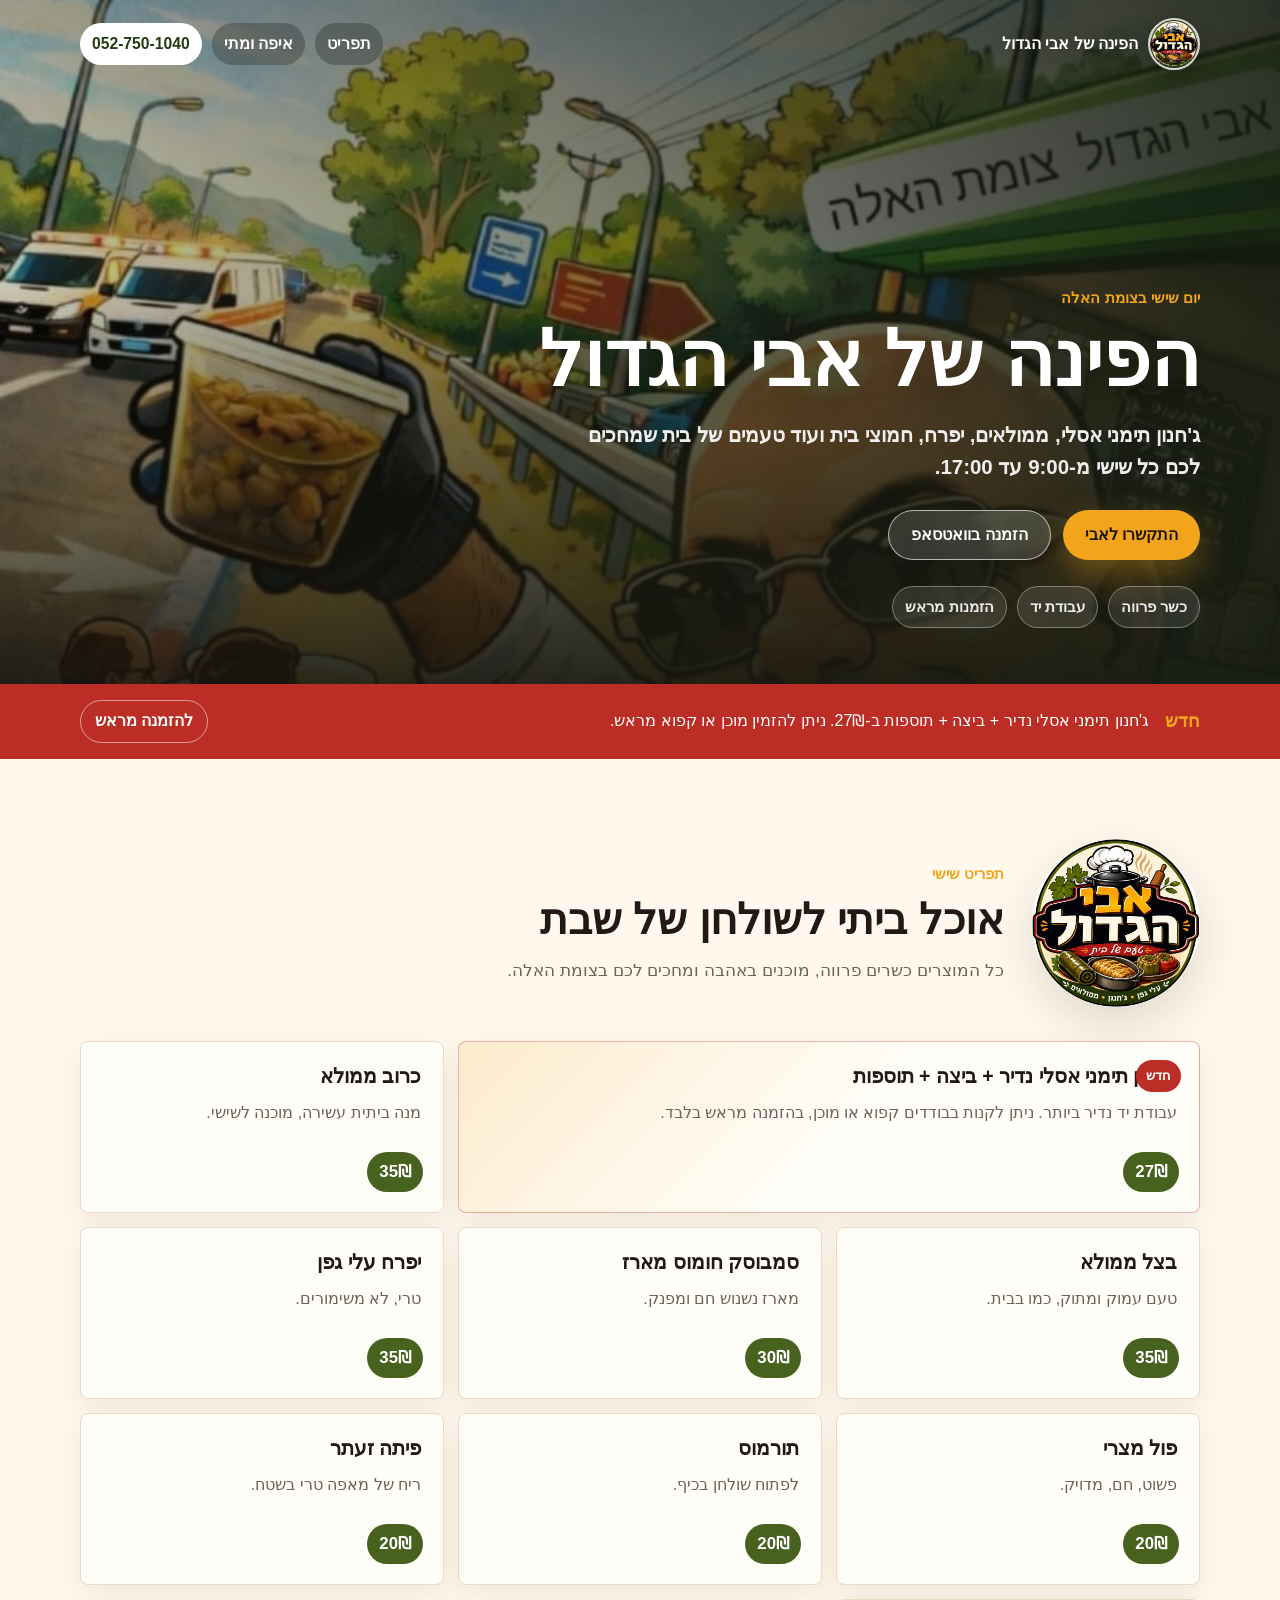
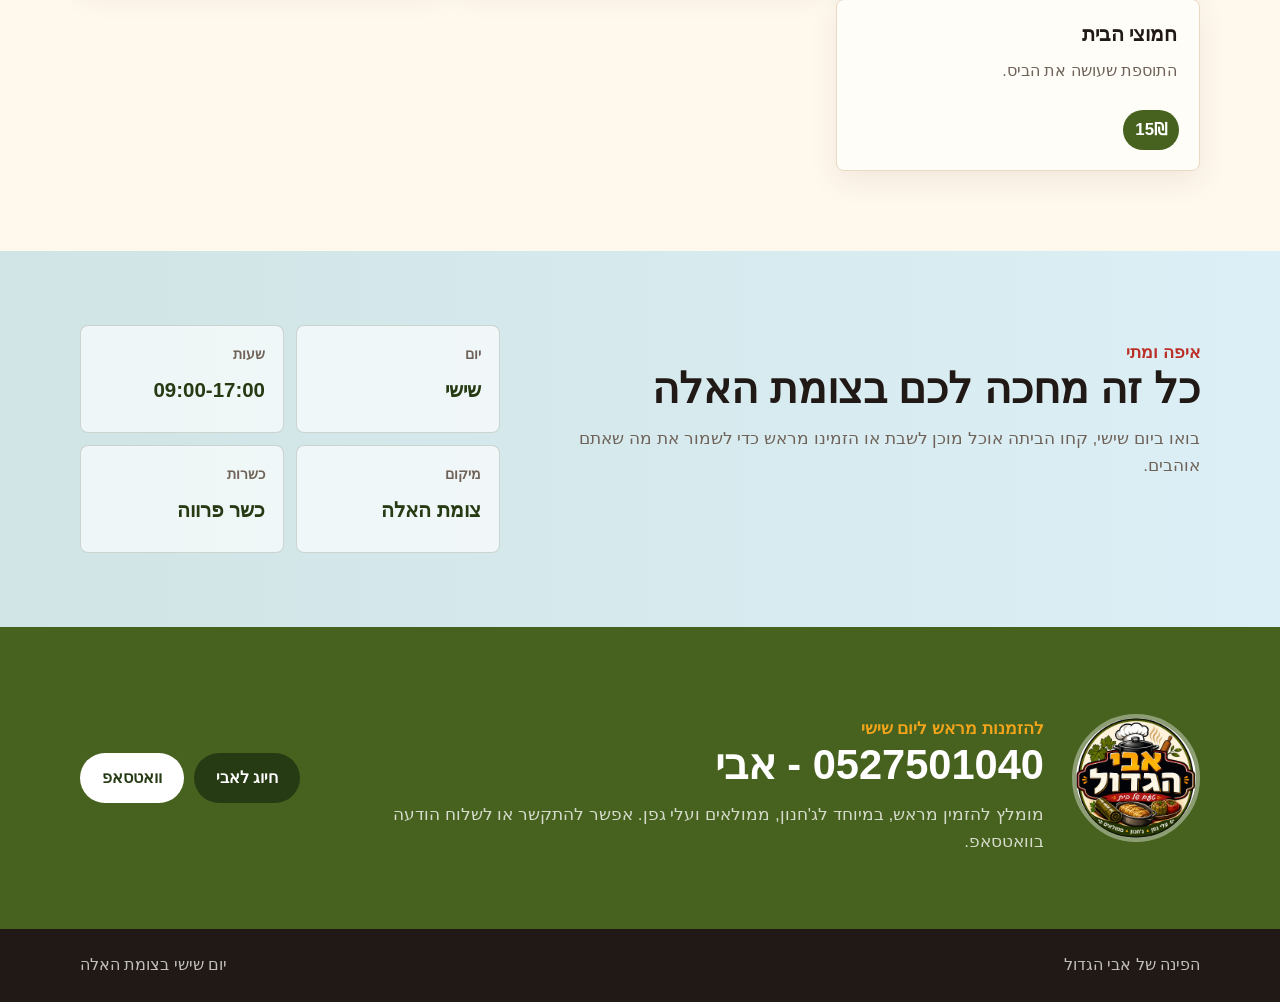
==== index.html @ a7cc1b0d "Deploy BigAvi public site" ====
<!doctype html>
<html lang="he" dir="rtl">
  <head>
    <meta charset="utf-8" />
    <meta name="viewport" content="width=device-width, initial-scale=1" />
    <title>הפינה של אבי הגדול | יום שישי בצומת האלה</title>
    <meta
      name="description"
      content="הפינה של אבי הגדול בצומת האלה: ג'חנון תימני, ממולאים, יפרח, פול, תורמוס וחמוצי בית בכל יום שישי מ-9:00 עד 17:00."
    />
    <meta property="og:title" content="הפינה של אבי הגדול" />
    <meta
      property="og:description"
      content="אוכל ביתי כשר פרווה, כל שישי בצומת האלה. להזמנות מראש: 0527501040 - אבי."
    />
    <meta property="og:type" content="website" />
    <meta property="og:image" content="assets/avi-market.jpeg" />
    <link rel="icon" href="assets/avi-logo.jpeg" />
    <link rel="preload" as="image" href="assets/avi-market.jpeg" />
    <link rel="stylesheet" href="styles.css" />
  </head>
  <body>
    <header class="site-header" aria-label="ניווט ראשי">
      <div class="container site-header__inner">
        <a class="brand" href="#top" aria-label="הפינה של אבי הגדול">
          <img src="assets/avi-logo.jpeg" alt="" />
          <span>הפינה של אבי הגדול</span>
        </a>
        <nav class="primary-nav" aria-label="קישורים בדף">
          <a href="#menu">תפריט</a>
          <a href="#visit">איפה ומתי</a>
          <a class="nav-call" href="tel:0527501040">052-750-1040</a>
        </nav>
      </div>
    </header>

    <main id="top">
      <section class="hero" aria-labelledby="hero-title">
        <img
          class="hero__photo"
          src="assets/avi-market.jpeg"
          alt="אבי הגדול בדוכן אוכל ביתי בצומת האלה"
        />
        <div class="hero__overlay" aria-hidden="true"></div>
        <div class="container hero__content">
          <p class="eyebrow">יום שישי בצומת האלה</p>
          <h1 id="hero-title">הפינה של אבי הגדול</h1>
          <p class="hero__lead">
            ג'חנון תימני אסלי, ממולאים, יפרח, חמוצי בית ועוד טעמים של בית
            שמחכים לכם כל שישי מ-9:00 עד 17:00.
          </p>
          <div class="hero__actions" aria-label="הזמנות">
            <a class="button button--primary" href="tel:0527501040">התקשרו לאבי</a>
            <a
              class="button button--secondary"
              href="https://wa.me/972527501040"
              rel="noopener"
            >
              הזמנה בוואטסאפ
            </a>
          </div>
          <div class="hero__facts" aria-label="פרטים עיקריים">
            <span>כשר פרווה</span>
            <span>עבודת יד</span>
            <span>הזמנות מראש</span>
          </div>
        </div>
      </section>

      <section class="announcement" aria-label="חדש בתפריט">
        <div class="container announcement__inner">
          <strong>חדש</strong>
          <span>
            ג'חנון תימני אסלי נדיר + ביצה + תוספות ב-27₪. ניתן להזמין מוכן או
            קפוא מראש.
          </span>
          <a href="#order">להזמנה מראש</a>
        </div>
      </section>

      <section class="menu-section" id="menu" aria-labelledby="menu-title">
        <div class="container">
          <div class="menu-showcase">
            <img src="assets/avi-logo.jpeg" alt="לוגו הפינה של אבי הגדול" />
            <div>
              <p class="eyebrow">תפריט שישי</p>
              <h2 id="menu-title">אוכל ביתי לשולחן של שבת</h2>
              <p>
                כל המוצרים כשרים פרווה, מוכנים באהבה ומחכים לכם בצומת האלה.
              </p>
            </div>
          </div>

          <div class="menu-grid" aria-label="תפריט ומחירים">
            <article class="menu-item menu-item--featured">
              <span class="tag">חדש</span>
              <h3>ג'חנון תימני אסלי נדיר + ביצה + תוספות</h3>
              <p>
                עבודת יד נדיר ביותר. ניתן לקנות בבודדים קפוא או מוכן, בהזמנה
                מראש בלבד.
              </p>
              <strong>27₪</strong>
            </article>

            <article class="menu-item">
              <h3>כרוב ממולא</h3>
              <p>מנה ביתית עשירה, מוכנה לשישי.</p>
              <strong>35₪</strong>
            </article>

            <article class="menu-item">
              <h3>בצל ממולא</h3>
              <p>טעם עמוק ומתוק, כמו בבית.</p>
              <strong>35₪</strong>
            </article>

            <article class="menu-item">
              <h3>סמבוסק חומוס מארז</h3>
              <p>מארז נשנוש חם ומפנק.</p>
              <strong>30₪</strong>
            </article>

            <article class="menu-item">
              <h3>יפרח עלי גפן</h3>
              <p>טרי, לא משימורים.</p>
              <strong>35₪</strong>
            </article>

            <article class="menu-item">
              <h3>פול מצרי</h3>
              <p>פשוט, חם, מדויק.</p>
              <strong>20₪</strong>
            </article>

            <article class="menu-item">
              <h3>תורמוס</h3>
              <p>לפתוח שולחן בכיף.</p>
              <strong>20₪</strong>
            </article>

            <article class="menu-item">
              <h3>פיתה זעתר</h3>
              <p>ריח של מאפה טרי בשטח.</p>
              <strong>20₪</strong>
            </article>

            <article class="menu-item">
              <h3>חמוצי הבית</h3>
              <p>התוספת שעושה את הביס.</p>
              <strong>15₪</strong>
            </article>
          </div>
        </div>
      </section>

      <section class="visit-section" id="visit" aria-labelledby="visit-title">
        <div class="container visit-grid">
          <div>
            <p class="eyebrow">איפה ומתי</p>
            <h2 id="visit-title">כל זה מחכה לכם בצומת האלה</h2>
            <p>
              בואו ביום שישי, קחו הביתה אוכל מוכן לשבת או הזמינו מראש כדי
              לשמור את מה שאתם אוהבים.
            </p>
          </div>
          <dl class="visit-details">
            <div>
              <dt>יום</dt>
              <dd>שישי</dd>
            </div>
            <div>
              <dt>שעות</dt>
              <dd>09:00-17:00</dd>
            </div>
            <div>
              <dt>מיקום</dt>
              <dd>צומת האלה</dd>
            </div>
            <div>
              <dt>כשרות</dt>
              <dd>כשר פרווה</dd>
            </div>
          </dl>
        </div>
      </section>

      <section class="order-section" id="order" aria-labelledby="order-title">
        <div class="container order-layout">
          <img src="assets/avi-logo.jpeg" alt="" />
          <div>
            <p class="eyebrow">להזמנות מראש ליום שישי</p>
            <h2 id="order-title">0527501040 - אבי</h2>
            <p>
              מומלץ להזמין מראש, במיוחד לג'חנון, ממולאים ועלי גפן. אפשר
              להתקשר או לשלוח הודעה בוואטסאפ.
            </p>
          </div>
          <div class="order-actions">
            <a class="button button--dark" href="tel:0527501040">חיוג לאבי</a>
            <a
              class="button button--light"
              href="https://wa.me/972527501040"
              rel="noopener"
            >
              וואטסאפ
            </a>
          </div>
        </div>
      </section>
    </main>

    <footer class="site-footer">
      <div class="container">
        <span>הפינה של אבי הגדול</span>
        <span>יום שישי בצומת האלה</span>
      </div>
    </footer>

    <div class="mobile-order-bar" aria-label="יצירת קשר מהירה">
      <a href="tel:0527501040">להתקשר</a>
      <a href="https://wa.me/972527501040" rel="noopener">וואטסאפ</a>
    </div>

    <script type="application/ld+json">
      {
        "@context": "https://schema.org",
        "@type": "FoodEstablishment",
        "name": "הפינה של אבי הגדול",
        "telephone": "+972527501040",
        "address": {
          "@type": "PostalAddress",
          "addressLocality": "צומת האלה",
          "addressCountry": "IL"
        },
        "openingHoursSpecification": [
          {
            "@type": "OpeningHoursSpecification",
            "dayOfWeek": "Friday",
            "opens": "09:00",
            "closes": "17:00"
          }
        ],
        "servesCuisine": ["אוכל ביתי", "תימני", "ממולאים"],
        "image": "assets/avi-market.jpeg"
      }
    </script>
  </body>
</html>
---- styles.css ----
:root {
  --ink: #211915;
  --muted: #6f6258;
  --paper: #fff8ed;
  --paper-strong: #fffdf8;
  --line: #ead9c3;
  --olive: #47621e;
  --olive-dark: #263b14;
  --tomato: #bc2e25;
  --saffron: #f2a51b;
  --sky: #dceff6;
  --shadow: 0 18px 48px rgba(53, 37, 18, 0.14);
}

* {
  box-sizing: border-box;
}

html {
  scroll-behavior: smooth;
}

body {
  margin: 0;
  background:
    linear-gradient(180deg, rgba(220, 239, 246, 0.7), transparent 340px),
    var(--paper);
  color: var(--ink);
  font-family: "Segoe UI", Arial, sans-serif;
  line-height: 1.55;
  letter-spacing: 0;
}

img {
  display: block;
  max-width: 100%;
}

a {
  color: inherit;
  text-decoration: none;
}

.container {
  width: min(1120px, calc(100% - 32px));
  margin-inline: auto;
}

.site-header {
  position: absolute;
  inset-block-start: 0;
  inset-inline: 0;
  z-index: 10;
  padding-block: 18px;
}

.site-header__inner {
  display: flex;
  align-items: center;
  justify-content: space-between;
  gap: 20px;
}

.brand {
  display: inline-flex;
  align-items: center;
  gap: 10px;
  color: #fff;
  font-weight: 850;
  text-shadow: 0 1px 20px rgba(0, 0, 0, 0.35);
}

.brand img {
  width: 52px;
  height: 52px;
  border: 2px solid rgba(255, 255, 255, 0.8);
  border-radius: 50%;
  object-fit: cover;
  box-shadow: 0 8px 24px rgba(0, 0, 0, 0.28);
}

.primary-nav {
  display: flex;
  align-items: center;
  gap: 10px;
  color: #fff;
  font-size: 0.98rem;
  font-weight: 750;
}

.primary-nav a {
  padding: 9px 12px;
  border-radius: 999px;
  background: rgba(19, 24, 19, 0.28);
  backdrop-filter: blur(8px);
}

.primary-nav .nav-call {
  background: #fff;
  color: var(--olive-dark);
}

.hero {
  position: relative;
  isolation: isolate;
  display: grid;
  align-items: end;
  min-height: 76svh;
  overflow: hidden;
  color: #fff;
}

.hero__photo,
.hero__overlay {
  position: absolute;
  inset: 0;
  width: 100%;
  height: 100%;
}

.hero__photo {
  z-index: -2;
  object-fit: cover;
  object-position: center 35%;
}

.hero__overlay {
  z-index: -1;
  background:
    linear-gradient(to left, rgba(23, 29, 18, 0.86), rgba(23, 29, 18, 0.55) 42%, rgba(23, 29, 18, 0.1) 100%),
    linear-gradient(0deg, rgba(22, 18, 12, 0.88), rgba(22, 18, 12, 0.12) 58%, rgba(22, 18, 12, 0.35));
}

.hero__content {
  padding-block: 128px 56px;
}

.eyebrow {
  margin: 0 0 12px;
  color: var(--saffron);
  font-size: 0.95rem;
  font-weight: 900;
  letter-spacing: 0;
}

.hero h1 {
  max-width: 760px;
  margin: 0;
  font-size: 4.8rem;
  line-height: 0.98;
  letter-spacing: 0;
  text-shadow: 0 16px 36px rgba(0, 0, 0, 0.34);
}

.hero__lead {
  max-width: 650px;
  margin: 22px 0 0;
  color: rgba(255, 255, 255, 0.92);
  font-size: 1.28rem;
  font-weight: 650;
}

.hero__actions {
  display: flex;
  flex-wrap: wrap;
  gap: 12px;
  margin-block-start: 28px;
}

.button {
  display: inline-flex;
  min-height: 50px;
  align-items: center;
  justify-content: center;
  border-radius: 999px;
  padding: 13px 22px;
  font-weight: 850;
  line-height: 1;
  transition:
    transform 180ms ease,
    box-shadow 180ms ease,
    background 180ms ease;
}

.button:hover {
  transform: translateY(-2px);
}

.button--primary {
  background: var(--saffron);
  color: #1f170d;
  box-shadow: 0 14px 34px rgba(242, 165, 27, 0.36);
}

.button--secondary {
  border: 1px solid rgba(255, 255, 255, 0.64);
  background: rgba(255, 255, 255, 0.14);
  color: #fff;
  backdrop-filter: blur(8px);
}

.button--dark {
  background: var(--olive-dark);
  color: #fff;
}

.button--light {
  background: #fff;
  color: var(--olive-dark);
}

.hero__facts {
  display: flex;
  flex-wrap: wrap;
  gap: 10px;
  margin-block-start: 26px;
}

.hero__facts span {
  border: 1px solid rgba(255, 255, 255, 0.34);
  border-radius: 999px;
  padding: 8px 12px;
  color: rgba(255, 255, 255, 0.9);
  background: rgba(255, 255, 255, 0.1);
  font-size: 0.95rem;
  font-weight: 750;
}

.announcement {
  background: var(--tomato);
  color: #fff;
}

.announcement__inner {
  display: grid;
  grid-template-columns: auto 1fr auto;
  align-items: center;
  gap: 16px;
  padding-block: 16px;
}

.announcement strong {
  color: var(--saffron);
  font-size: 1.1rem;
}

.announcement a {
  border: 1px solid rgba(255, 255, 255, 0.52);
  border-radius: 999px;
  padding: 8px 14px;
  font-weight: 850;
}

.menu-section {
  padding-block: 80px;
}

.menu-showcase {
  display: grid;
  grid-template-columns: 168px 1fr;
  gap: 28px;
  align-items: center;
  margin-block-end: 34px;
}

.menu-showcase img {
  width: 168px;
  aspect-ratio: 1;
  border-radius: 50%;
  object-fit: cover;
  box-shadow: var(--shadow);
}

.menu-showcase h2,
.visit-section h2,
.order-section h2 {
  margin: 0;
  font-size: 2.6rem;
  line-height: 1.1;
  letter-spacing: 0;
}

.menu-showcase p:last-child,
.visit-section p,
.order-section p {
  max-width: 680px;
  margin: 14px 0 0;
  color: var(--muted);
  font-size: 1.08rem;
}

.menu-grid {
  display: grid;
  grid-template-columns: repeat(3, minmax(0, 1fr));
  gap: 14px;
}

.menu-item {
  position: relative;
  min-height: 172px;
  padding: 22px;
  border: 1px solid var(--line);
  border-radius: 8px;
  background: var(--paper-strong);
  box-shadow: 0 10px 30px rgba(78, 52, 20, 0.08);
}

.menu-item--featured {
  grid-column: span 2;
  background:
    linear-gradient(135deg, rgba(242, 165, 27, 0.2), transparent 52%),
    var(--paper-strong);
  border-color: rgba(188, 46, 37, 0.34);
}

.menu-item h3 {
  margin: 0;
  padding-inline-end: 72px;
  font-size: 1.22rem;
  line-height: 1.28;
  letter-spacing: 0;
}

.menu-item p {
  margin: 12px 0 38px;
  color: var(--muted);
}

.menu-item strong {
  position: absolute;
  inset-block-end: 20px;
  inset-inline-start: 20px;
  border-radius: 999px;
  padding: 7px 12px;
  background: var(--olive);
  color: #fff;
  font-size: 1.05rem;
}

.tag {
  position: absolute;
  inset-block-start: 18px;
  inset-inline-start: 18px;
  border-radius: 999px;
  padding: 6px 10px;
  background: var(--tomato);
  color: #fff;
  font-size: 0.82rem;
  font-weight: 900;
}

.visit-section {
  padding-block: 74px;
  background:
    linear-gradient(90deg, rgba(71, 98, 30, 0.08), transparent),
    var(--sky);
}

.visit-grid {
  display: grid;
  grid-template-columns: minmax(0, 1fr) minmax(320px, 420px);
  gap: 34px;
  align-items: start;
}

.visit-section .eyebrow {
  color: var(--tomato);
}

.visit-details {
  display: grid;
  grid-template-columns: repeat(2, minmax(0, 1fr));
  gap: 12px;
  margin: 0;
}

.visit-details div {
  min-height: 108px;
  border: 1px solid rgba(38, 59, 20, 0.18);
  border-radius: 8px;
  padding: 18px;
  background: rgba(255, 255, 255, 0.66);
}

.visit-details dt {
  color: var(--muted);
  font-size: 0.88rem;
  font-weight: 800;
}

.visit-details dd {
  margin: 8px 0 0;
  color: var(--olive-dark);
  font-size: 1.28rem;
  font-weight: 900;
}

.order-section {
  padding-block: 74px;
  background: var(--olive);
  color: #fff;
}

.order-layout {
  display: grid;
  grid-template-columns: 128px 1fr auto;
  gap: 28px;
  align-items: center;
}

.order-layout img {
  width: 128px;
  aspect-ratio: 1;
  border-radius: 50%;
  border: 4px solid rgba(255, 255, 255, 0.38);
  object-fit: cover;
}

.order-section .eyebrow {
  color: var(--saffron);
}

.order-section p {
  color: rgba(255, 255, 255, 0.78);
}

.order-actions {
  display: flex;
  gap: 10px;
  flex-wrap: wrap;
  justify-content: flex-end;
}

.site-footer {
  padding-block: 24px;
  background: var(--ink);
  color: rgba(255, 255, 255, 0.72);
}

.site-footer .container {
  display: flex;
  justify-content: space-between;
  gap: 16px;
  flex-wrap: wrap;
}

.mobile-order-bar {
  display: none;
}

@media (max-width: 900px) {
  .hero h1 {
    font-size: 3.5rem;
  }

  .menu-grid {
    grid-template-columns: repeat(2, minmax(0, 1fr));
  }

  .visit-grid,
  .order-layout {
    grid-template-columns: 1fr;
  }

  .order-actions {
    justify-content: flex-start;
  }
}

@media (max-width: 680px) {
  body {
    padding-block-end: 70px;
  }

  .container {
    width: min(100% - 24px, 1120px);
  }

  .site-header {
    padding-block: 12px;
  }

  .brand span,
  .primary-nav a:not(.nav-call) {
    display: none;
  }

  .brand img {
    width: 46px;
    height: 46px;
  }

  .primary-nav .nav-call {
    font-size: 0.9rem;
  }

  .hero {
    min-height: 78svh;
  }

  .hero__photo {
    object-position: 54% center;
  }

  .hero__overlay {
    background:
      linear-gradient(0deg, rgba(22, 18, 12, 0.88), rgba(22, 18, 12, 0.36)),
      linear-gradient(to left, rgba(23, 29, 18, 0.78), rgba(23, 29, 18, 0.18));
  }

  .hero__content {
    padding-block: 92px 36px;
  }

  .hero h1 {
    max-width: 420px;
    font-size: 2.72rem;
  }

  .hero__lead {
    max-width: 400px;
    margin-block-start: 16px;
    font-size: 1rem;
  }

  .hero__actions {
    margin-block-start: 20px;
  }

  .button {
    width: 100%;
    min-height: 48px;
  }

  .hero__facts {
    margin-block-start: 18px;
    gap: 8px;
  }

  .hero__facts span {
    padding: 6px 10px;
    font-size: 0.86rem;
  }

  .announcement__inner {
    grid-template-columns: 1fr;
    gap: 8px;
  }

  .announcement a {
    justify-self: start;
  }

  .menu-section {
    padding-block: 54px;
  }

  .menu-showcase {
    grid-template-columns: 1fr;
    gap: 18px;
  }

  .menu-showcase img {
    width: 128px;
  }

  .menu-showcase h2,
  .visit-section h2,
  .order-section h2 {
    font-size: 2rem;
  }

  .menu-grid {
    grid-template-columns: 1fr;
  }

  .menu-item--featured {
    grid-column: auto;
  }

  .menu-item h3 {
    padding-inline-end: 58px;
  }

  .visit-section,
  .order-section {
    padding-block: 52px;
  }

  .visit-details {
    grid-template-columns: 1fr;
  }

  .order-layout img {
    width: 104px;
  }

  .mobile-order-bar {
    position: fixed;
    inset-inline: 0;
    inset-block-end: 0;
    z-index: 20;
    display: grid;
    grid-template-columns: 1fr 1fr;
    background: var(--ink);
    box-shadow: 0 -12px 34px rgba(0, 0, 0, 0.18);
  }

  .mobile-order-bar a {
    min-height: 58px;
    display: grid;
    place-items: center;
    color: #fff;
    font-weight: 900;
  }

  .mobile-order-bar a:first-child {
    background: var(--saffron);
    color: #1f170d;
  }
}

@media (max-height: 650px) and (max-width: 680px) {
  .hero {
    min-height: 84svh;
  }

  .hero__content {
    padding-block: 84px 28px;
  }

  .hero h1 {
    font-size: 2.35rem;
  }

  .hero__facts {
    display: none;
  }
}

@media (prefers-reduced-motion: reduce) {
  html {
    scroll-behavior: auto;
  }

  .button {
    transition: none;
  }

  .button:hover {
    transform: none;
  }
}
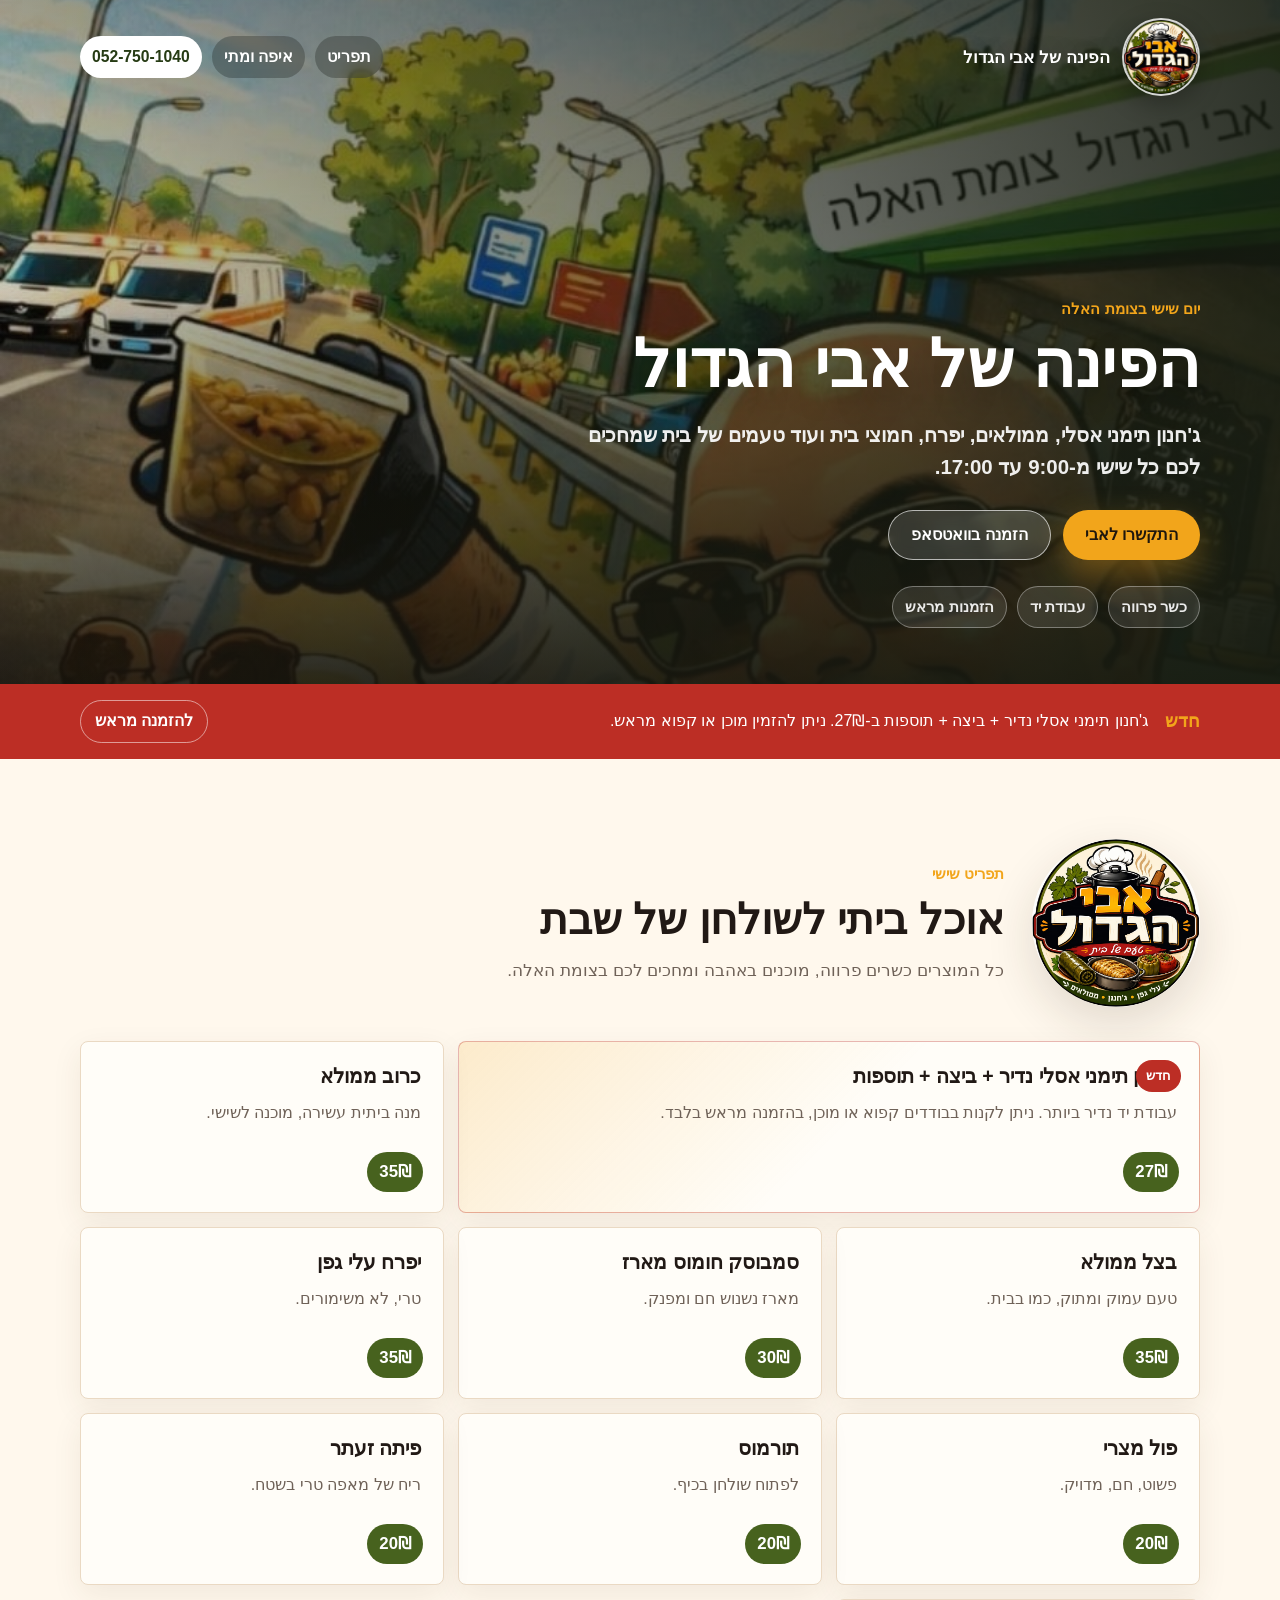
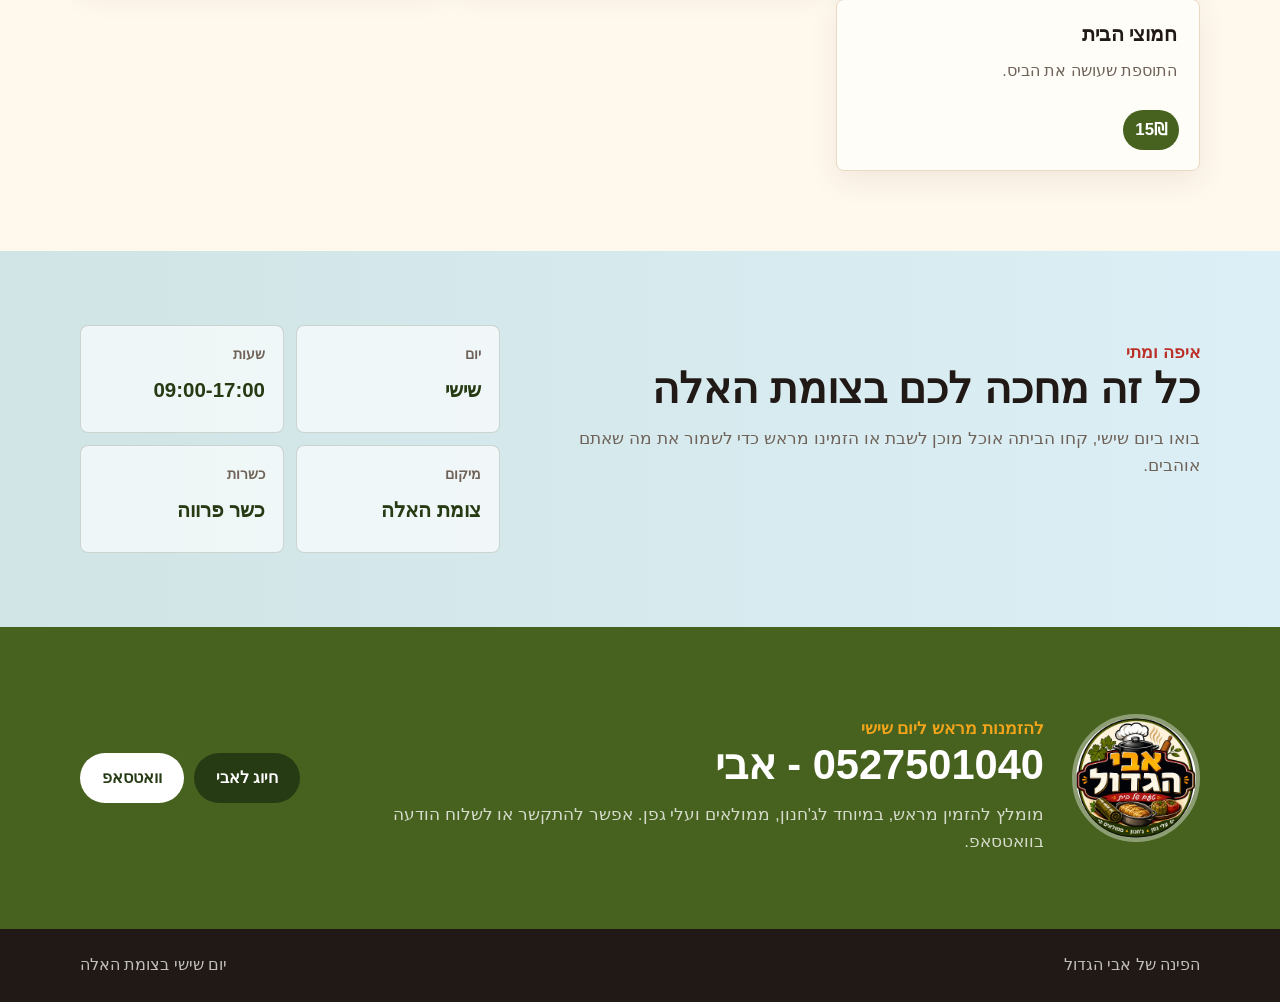
==== commit a5603f08: "deploy: b5a9a52390aa97e95e7c023b4f70631f2d1b90a3" ====
--- a/index.html
+++ b/index.html
@@ -44,7 +44,7 @@
         <div class="hero__overlay" aria-hidden="true"></div>
         <div class="container hero__content">
           <p class="eyebrow">יום שישי בצומת האלה</p>
-          <h1 id="hero-title">הפינה של אבי הגדול</h1>
+          <h1 id="hero-title"><span>הפינה של אבי הגדול</span></h1>
           <p class="hero__lead">
             ג'חנון תימני אסלי, ממולאים, יפרח, חמוצי בית ועוד טעמים של בית
             שמחכים לכם כל שישי מ-9:00 עד 17:00.
@@ -220,6 +220,36 @@
       <a href="tel:0527501040">להתקשר</a>
       <a href="https://wa.me/972527501040" rel="noopener">וואטסאפ</a>
     </div>
+
+    <script>
+      (() => {
+        const title = document.querySelector(".hero h1");
+
+        if (!title) {
+          return;
+        }
+
+        const fitMobileTitle = () => {
+          title.style.fontSize = "";
+
+          if (!window.matchMedia("(max-width: 680px)").matches) {
+            return;
+          }
+
+          let size = Math.min(42, Math.max(30, window.innerWidth * 0.096));
+          title.style.fontSize = `${size}px`;
+
+          while (title.scrollWidth > title.clientWidth && size > 24) {
+            size -= 0.5;
+            title.style.fontSize = `${size}px`;
+          }
+        };
+
+        fitMobileTitle();
+        window.addEventListener("resize", fitMobileTitle, { passive: true });
+        window.addEventListener("orientationchange", fitMobileTitle, { passive: true });
+      })();
+    </script>
 
     <script type="application/ld+json">
       {
--- a/styles.css
+++ b/styles.css
@@ -17,11 +17,13 @@
 }
 
 html {
+  overflow-x: hidden;
   scroll-behavior: smooth;
 }
 
 body {
   margin: 0;
+  overflow-x: hidden;
   background:
     linear-gradient(180deg, rgba(220, 239, 246, 0.7), transparent 340px),
     var(--paper);
@@ -64,15 +66,17 @@
 .brand {
   display: inline-flex;
   align-items: center;
-  gap: 10px;
+  gap: 12px;
   color: #fff;
   font-weight: 850;
+  font-size: 1.08rem;
   text-shadow: 0 1px 20px rgba(0, 0, 0, 0.35);
+  white-space: nowrap;
 }
 
 .brand img {
-  width: 52px;
-  height: 52px;
+  width: 78px;
+  height: 78px;
   border: 2px solid rgba(255, 255, 255, 0.8);
   border-radius: 50%;
   object-fit: cover;
@@ -144,12 +148,17 @@
 }
 
 .hero h1 {
-  max-width: 760px;
+  max-width: 1040px;
   margin: 0;
-  font-size: 4.8rem;
+  font-size: 4.1rem;
   line-height: 0.98;
   letter-spacing: 0;
   text-shadow: 0 16px 36px rgba(0, 0, 0, 0.34);
+  white-space: nowrap;
+}
+
+.hero h1 span {
+  display: inline-block;
 }
 
 .hero__lead {
@@ -450,7 +459,7 @@
 
 @media (max-width: 900px) {
   .hero h1 {
-    font-size: 3.5rem;
+    font-size: 3.1rem;
   }
 
   .menu-grid {
@@ -486,8 +495,8 @@
   }
 
   .brand img {
-    width: 46px;
-    height: 46px;
+    width: 64px;
+    height: 64px;
   }
 
   .primary-nav .nav-call {
@@ -495,7 +504,7 @@
   }
 
   .hero {
-    min-height: 78svh;
+    min-height: 68svh;
   }
 
   .hero__photo {
@@ -509,12 +518,13 @@
   }
 
   .hero__content {
-    padding-block: 92px 36px;
+    padding-block: 68px 24px;
   }
 
   .hero h1 {
-    max-width: 420px;
-    font-size: 2.72rem;
+    width: 100%;
+    max-width: none;
+    font-size: min(2.1rem, 7.2vw);
   }
 
   .hero__lead {
@@ -622,15 +632,15 @@
 
 @media (max-height: 650px) and (max-width: 680px) {
   .hero {
-    min-height: 84svh;
+    min-height: 74svh;
   }
 
   .hero__content {
-    padding-block: 84px 28px;
+    padding-block: 68px 24px;
   }
 
   .hero h1 {
-    font-size: 2.35rem;
+    font-size: min(2rem, 7vw);
   }
 
   .hero__facts {
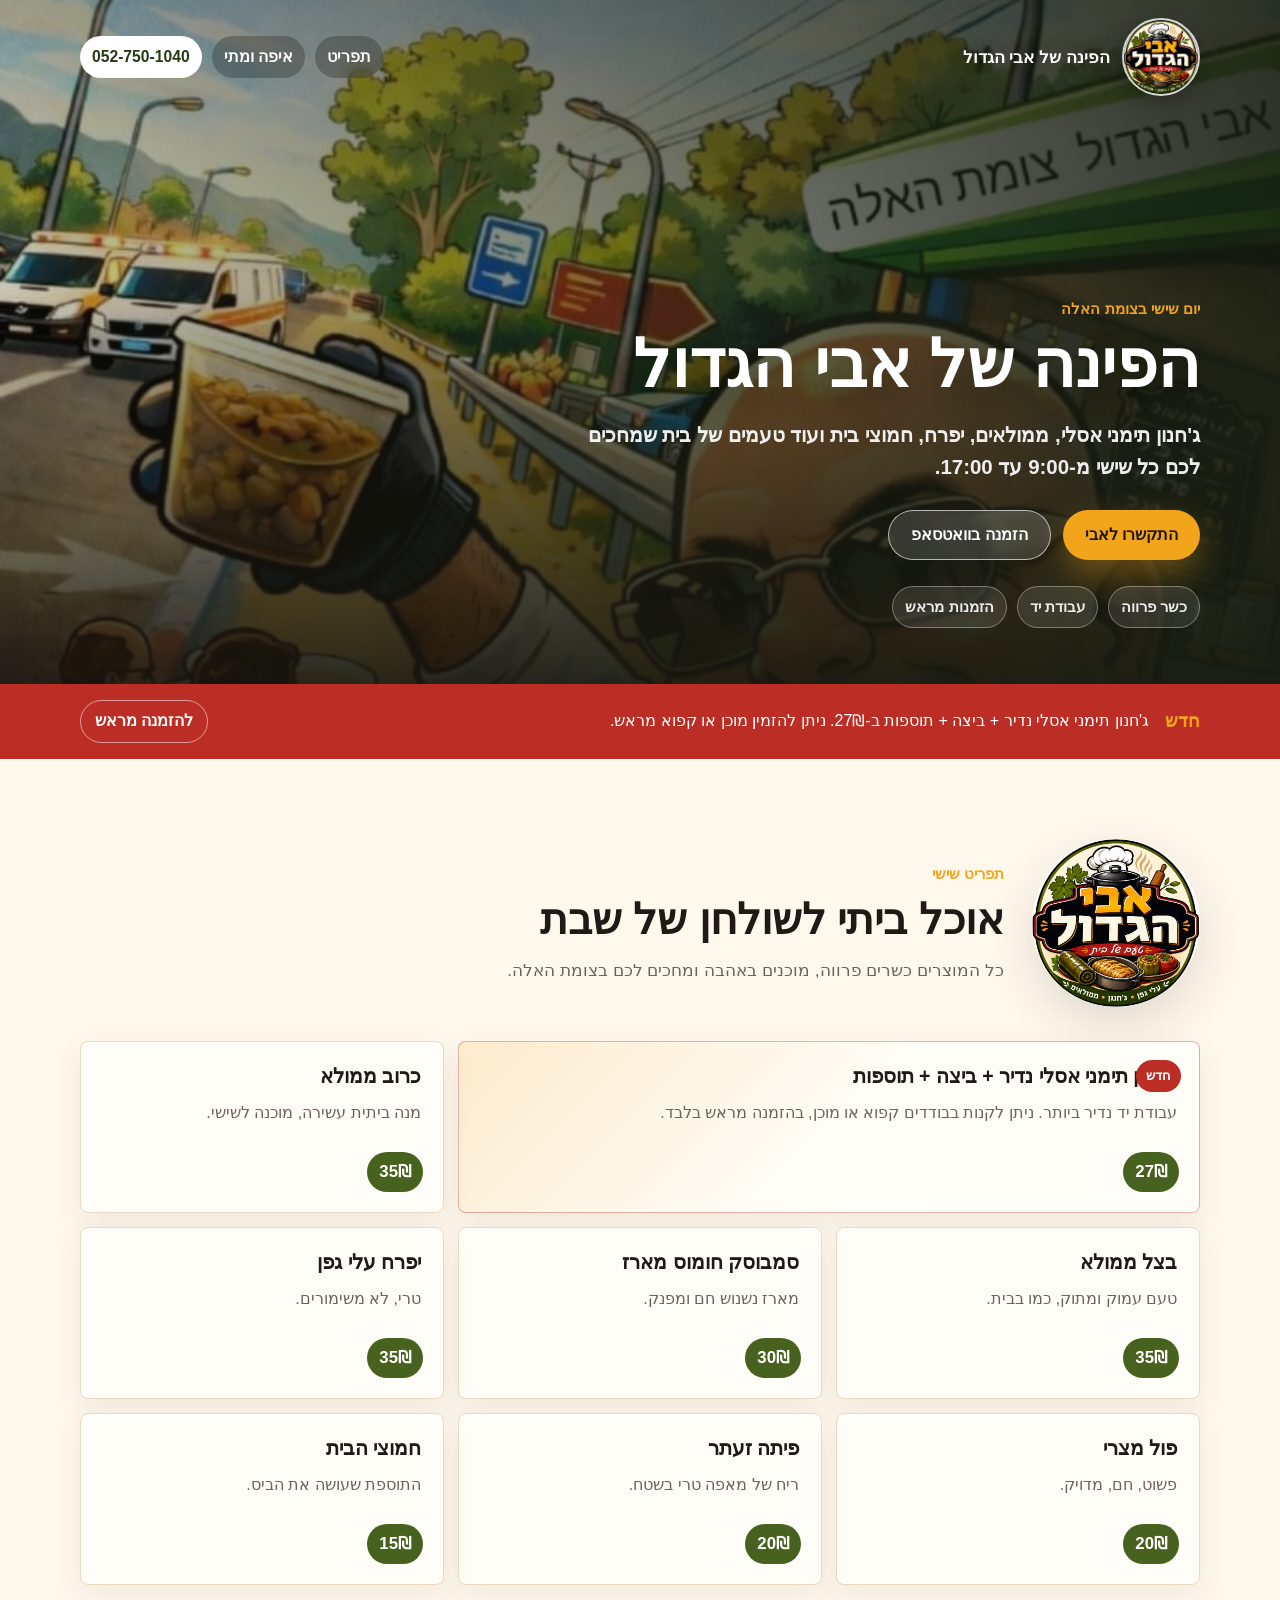
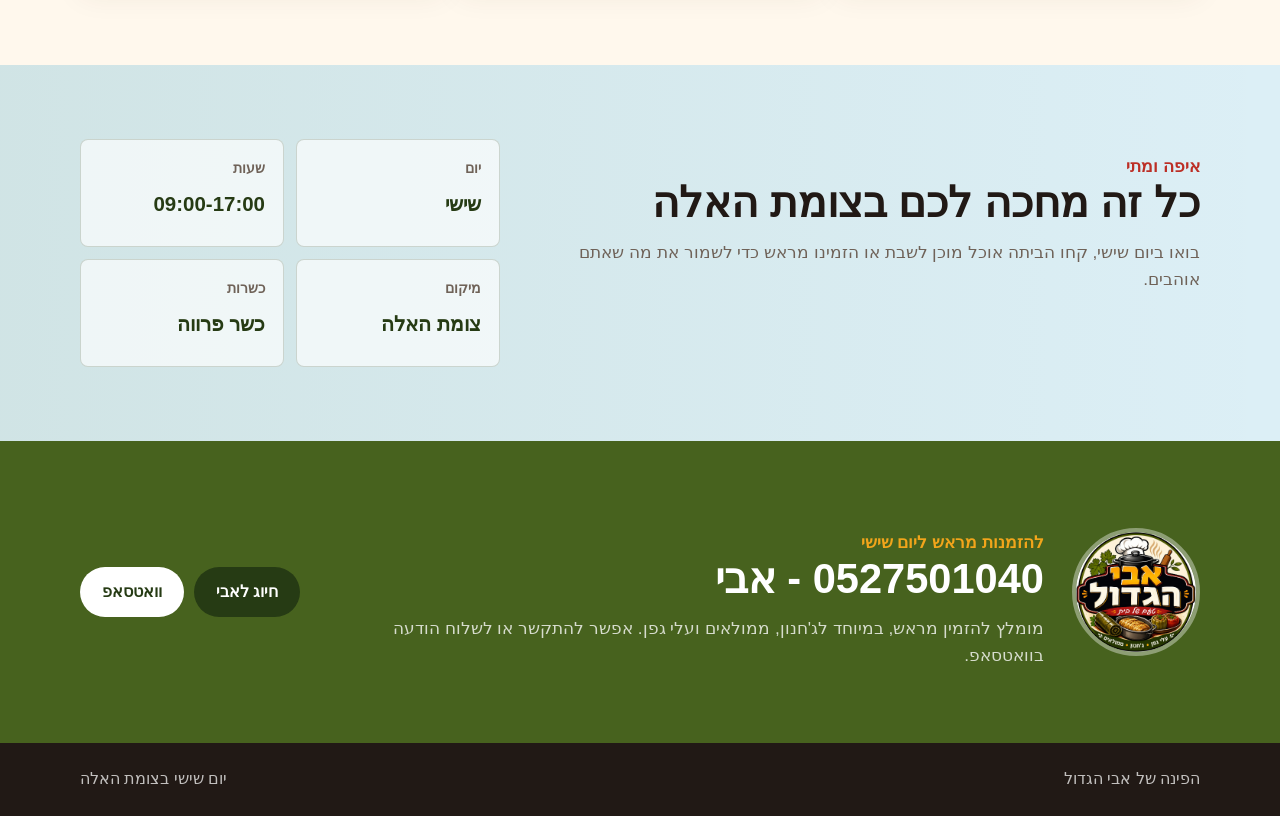
==== commit 33268cf9: "deploy: 16ebf56000420c549b357ee7ccda9cc59a085dbf" ====
--- a/index.html
+++ b/index.html
@@ -6,7 +6,7 @@
     <title>הפינה של אבי הגדול | יום שישי בצומת האלה</title>
     <meta
       name="description"
-      content="הפינה של אבי הגדול בצומת האלה: ג'חנון תימני, ממולאים, יפרח, פול, תורמוס וחמוצי בית בכל יום שישי מ-9:00 עד 17:00."
+      content="הפינה של אבי הגדול בצומת האלה: ג'חנון תימני, ממולאים, יפרח, פול וחמוצי בית בכל יום שישי מ-9:00 עד 17:00."
     />
     <meta property="og:title" content="הפינה של אבי הגדול" />
     <meta
@@ -133,12 +133,6 @@
             </article>
 
             <article class="menu-item">
-              <h3>תורמוס</h3>
-              <p>לפתוח שולחן בכיף.</p>
-              <strong>20₪</strong>
-            </article>
-
-            <article class="menu-item">
               <h3>פיתה זעתר</h3>
               <p>ריח של מאפה טרי בשטח.</p>
               <strong>20₪</strong>
